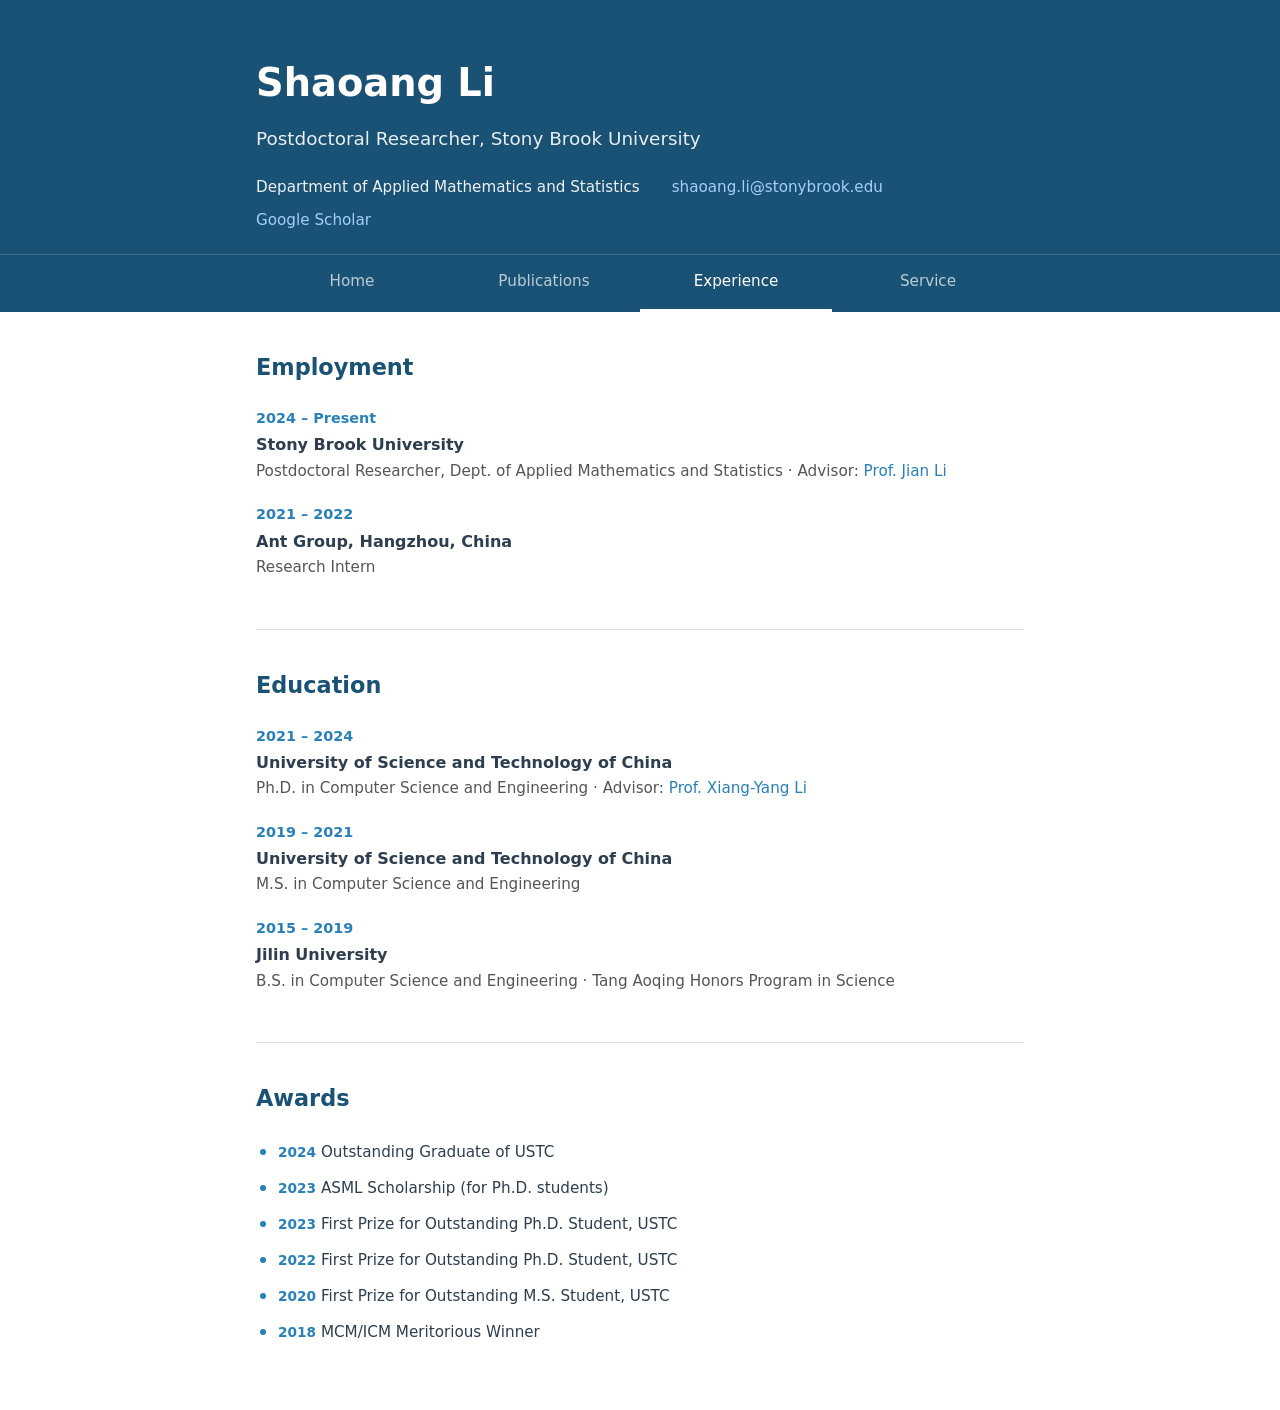
==== experience.html @ b293b103 "Remove 2016 award from experience page" ====
<!DOCTYPE html>
<html lang="en">
<head>
    <meta charset="UTF-8">
    <meta name="viewport" content="width=device-width, initial-scale=1.0">
    <title>Experience - Shaoang Li</title>
    <link rel="stylesheet" href="style.css">
</head>
<body>
    <div class="container">
        <header>
            <div class="header-inner">
                <h1>Shaoang Li</h1>
                <div class="subtitle">Postdoctoral Researcher, Stony Brook University</div>
                <div class="contact">
                    <span>Department of Applied Mathematics and Statistics</span>
                    <span><a href="mailto:shaoang.li@stonybrook.edu">shaoang.li@stonybrook.edu</a></span>
                    <span><a href="https://scholar.google.com/citations?user=TJZXwj0AAAAJ">Google Scholar</a></span>
                </div>
            </div>
        </header>

        <nav>
            <div class="nav-inner">
                <a href="index.html">Home</a>
                <a href="publications.html">Publications</a>
                <a href="experience.html" class="active">Experience</a>
                <a href="service.html">Service</a>
            </div>
        </nav>

        <main>
            <!-- Employment -->
            <section>
                <h2>Employment</h2>
                <div class="timeline-item">
                    <span class="period">2024 &ndash; Present</span>
                    <div class="title">Stony Brook University</div>
                    <div class="detail">Postdoctoral Researcher, Dept. of Applied Mathematics and Statistics &middot; Advisor: <a href="https://sites.google.com/stonybrook.edu/jianli">Prof. Jian Li</a></div>
                </div>
                <div class="timeline-item">
                    <span class="period">2021 &ndash; 2022</span>
                    <div class="title">Ant Group, Hangzhou, China</div>
                    <div class="detail">Research Intern</div>
                </div>
            </section>

            <!-- Education -->
            <section>
                <h2>Education</h2>
                <div class="timeline-item">
                    <span class="period">2021 &ndash; 2024</span>
                    <div class="title">University of Science and Technology of China</div>
                    <div class="detail">Ph.D. in Computer Science and Engineering &middot; Advisor: <a href="http://staff.ustc.edu.cn/~xiangyangli/index.html">Prof. Xiang-Yang Li</a></div>
                </div>
                <div class="timeline-item">
                    <span class="period">2019 &ndash; 2021</span>
                    <div class="title">University of Science and Technology of China</div>
                    <div class="detail">M.S. in Computer Science and Engineering</div>
                </div>
                <div class="timeline-item">
                    <span class="period">2015 &ndash; 2019</span>
                    <div class="title">Jilin University</div>
                    <div class="detail">B.S. in Computer Science and Engineering &middot; Tang Aoqing Honors Program in Science</div>
                </div>
            </section>

            <!-- Awards -->
            <section>
                <h2>Awards</h2>
                <ul class="awards-list">
                    <li><span class="year">2024</span> Outstanding Graduate of USTC</li>
                    <li><span class="year">2023</span> ASML Scholarship (for Ph.D. students)</li>
                    <li><span class="year">2023</span> First Prize for Outstanding Ph.D. Student, USTC</li>
                    <li><span class="year">2022</span> First Prize for Outstanding Ph.D. Student, USTC</li>
                    <li><span class="year">2020</span> First Prize for Outstanding M.S. Student, USTC</li>
                    <li><span class="year">2018</span> MCM/ICM Meritorious Winner</li>
                </ul>
            </section>
        </main>
    </div>
</body>
</html>
---- style.css ----
:root {
    --primary: #1a5276;
    --text: #2c3e50;
    --text-light: #555;
    --bg: #fff;
    --section-bg: #f8f9fa;
    --border: #e0e0e0;
    --accent: #2980b9;
}

* { margin: 0; padding: 0; box-sizing: border-box; }

body {
    font-family: 'Segoe UI', system-ui, -apple-system, sans-serif;
    color: var(--text);
    line-height: 1.7;
    background: var(--bg);
}

a {
    color: var(--accent);
    text-decoration: none;
}
a:hover { text-decoration: underline; }

.container {
    max-width: 100%;
    min-height: 100vh;
}

/* Header - full width */
header {
    background: var(--primary);
    color: #fff;
    padding: 50px 0 20px;
}
header .header-inner {
    padding: 0 20%;
}
header h1 {
    font-size: 2.4em;
    font-weight: 700;
    margin-bottom: 8px;
}
header .subtitle {
    font-size: 1.15em;
    opacity: 0.9;
    margin-bottom: 20px;
}
header .contact {
    display: flex;
    flex-wrap: wrap;
    gap: 8px 32px;
    font-size: 0.95em;
    opacity: 0.92;
}
header a { color: #b3d9ff; }
header a:hover { color: #fff; }

/* Navigation - full width bar */
nav {
    background: var(--primary);
    border-top: 1px solid rgba(255,255,255,0.15);
}
nav .nav-inner {
    padding: 0 20%;
    display: flex;
}
nav a {
    color: rgba(255,255,255,0.7);
    flex: 1;
    text-align: center;
    padding: 14px 0;
    font-size: 0.95em;
    font-weight: 500;
    transition: background 0.2s, color 0.2s;
    border-bottom: 3px solid transparent;
}
nav a:hover {
    color: #fff;
    background: rgba(255,255,255,0.08);
    text-decoration: none;
}
nav a.active {
    color: #fff;
    border-bottom-color: #fff;
}

/* Main content - centered with max-width */
main {
    padding: 0 20% 60px;
}

section {
    padding: 36px 0 0;
}
section:not(:last-child) {
    border-bottom: 1px solid var(--border);
    padding-bottom: 32px;
}
section h2 {
    font-size: 1.4em;
    color: var(--primary);
    margin-bottom: 18px;
    font-weight: 700;
}

/* About */
.about-content {
    display: flex;
    gap: 36px;
    align-items: flex-start;
}
.profile-photo {
    width: 180px;
    height: 180px;
    border-radius: 50%;
    object-fit: cover;
    object-position: 55% 20%;
    flex-shrink: 0;
}
.about-text {
    flex: 1;
}
.about p {
    color: var(--text-light);
    font-size: 1em;
}
.interests {
    margin-top: 12px;
    display: flex;
    flex-wrap: wrap;
    gap: 8px;
}
.interests span {
    background: #eaf2f8;
    color: var(--primary);
    padding: 5px 16px;
    border-radius: 20px;
    font-size: 0.9em;
    font-weight: 500;
}

/* News */
.news-list {
    list-style: none;
}
.news-list li {
    padding: 6px 0;
    font-size: 0.95em;
    display: flex;
    gap: 16px;
}
.news-list .date {
    color: var(--accent);
    font-weight: 600;
    font-size: 0.9em;
    white-space: nowrap;
    min-width: 76px;
}

/* Timeline items */
.timeline-item {
    margin-bottom: 16px;
}
.timeline-item .period {
    font-size: 0.9em;
    color: var(--accent);
    font-weight: 600;
}
.timeline-item .title {
    font-weight: 600;
}
.timeline-item .detail {
    color: var(--text-light);
    font-size: 0.95em;
}

/* Publications */
.pub-group-title {
    font-weight: 600;
    color: var(--text-light);
    font-size: 0.95em;
    text-transform: uppercase;
    letter-spacing: 0.5px;
    margin: 20px 0 12px;
}
.pub-group-title:first-of-type { margin-top: 0; }

.pub {
    margin-bottom: 16px;
    padding-left: 22px;
    position: relative;
    font-size: 0.95em;
}
.pub::before {
    content: '';
    position: absolute;
    left: 4px;
    top: 11px;
    width: 6px;
    height: 6px;
    border-radius: 50%;
    background: var(--accent);
}
.pub .pub-title {
    font-weight: 600;
    color: var(--text);
}
.pub .pub-authors {
    color: var(--text-light);
    font-size: 0.93em;
}
.pub .pub-authors .me {
    color: var(--text);
    font-weight: 600;
    text-decoration: underline;
}
.pub .pub-venue {
    font-style: italic;
    color: var(--text-light);
    font-size: 0.91em;
}

/* Awards */
.awards-list {
    list-style: none;
}
.awards-list li {
    padding: 5px 0;
    font-size: 0.95em;
    padding-left: 22px;
    position: relative;
}
.awards-list li::before {
    content: '';
    position: absolute;
    left: 4px;
    top: 14px;
    width: 6px;
    height: 6px;
    border-radius: 50%;
    background: var(--accent);
}
.awards-list .year {
    color: var(--accent);
    font-weight: 600;
    font-size: 0.9em;
}

/* Service */
.service-row {
    margin-bottom: 8px;
    font-size: 0.95em;
}
.service-row strong {
    color: var(--text);
}

/* Responsive - mobile */
@media (max-width: 600px) {
    header .header-inner,
    nav .nav-inner,
    main {
        padding-left: 5%;
        padding-right: 5%;
    }
    header h1 { font-size: 1.8em; }
    header .contact { flex-direction: column; gap: 4px; }
    nav .nav-inner { overflow-x: auto; }
    .news-list li { flex-direction: column; gap: 2px; }
    .about-content { flex-direction: column; align-items: center; }
    .profile-photo { width: 150px; height: 150px; }
}
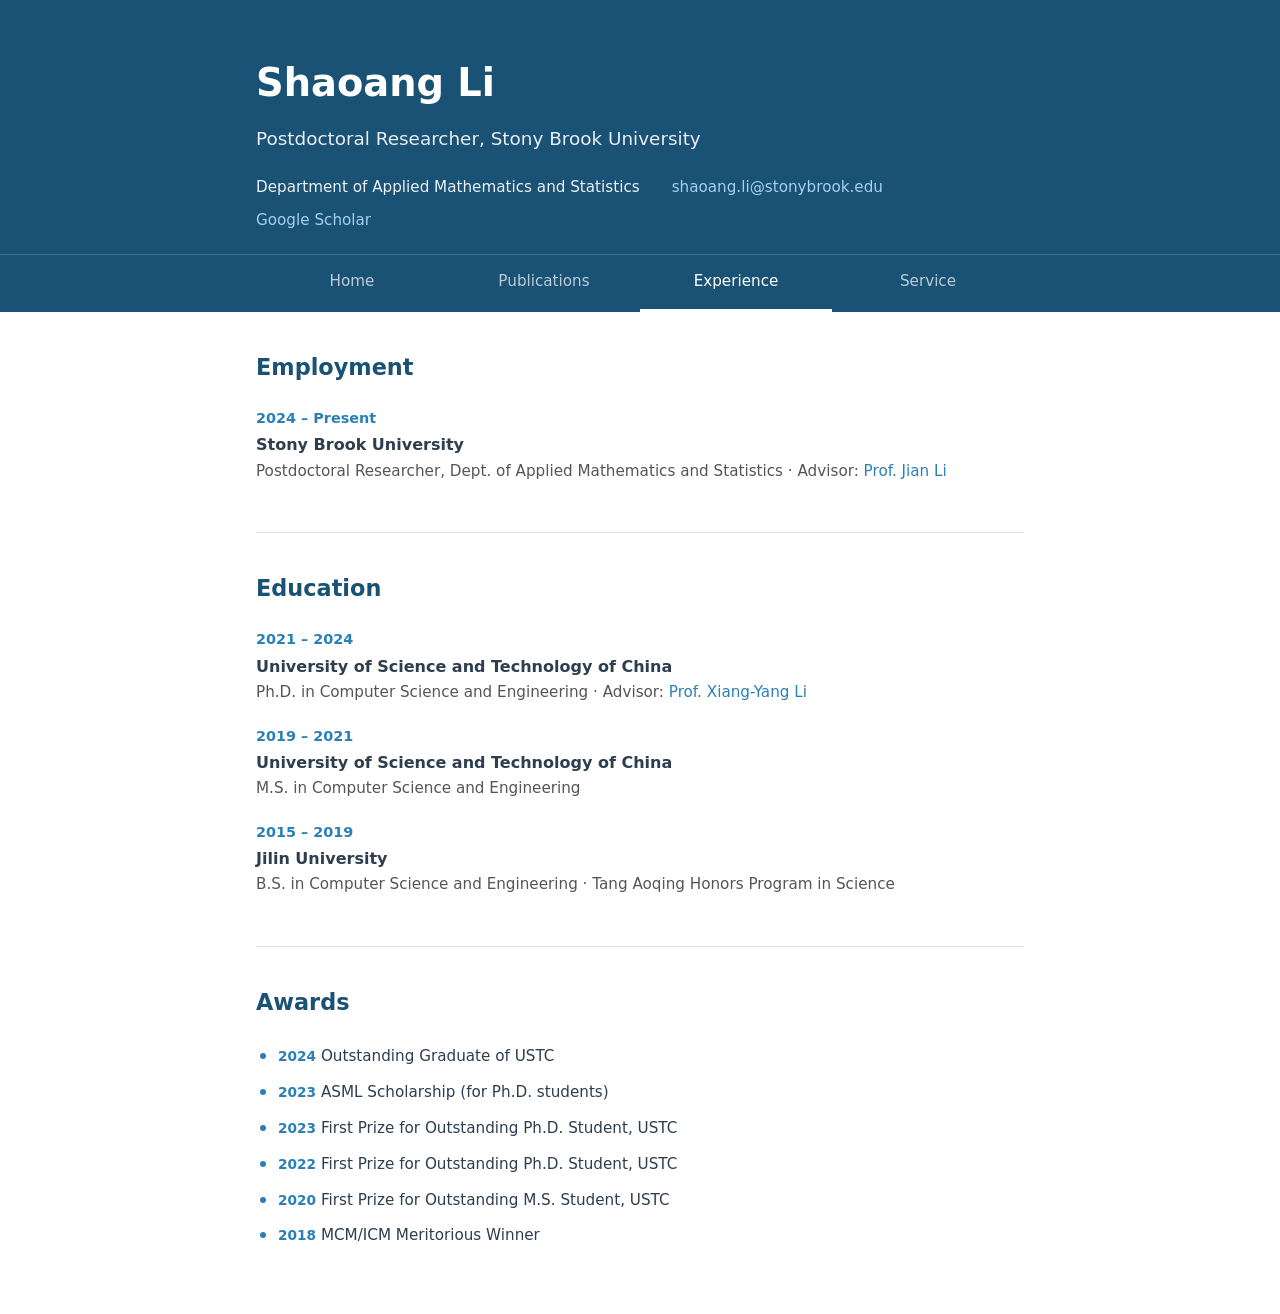
==== commit cf7c45aa: "Hide Ant Group internship from experience page Co-Authored-By: Claude Opus 4.6 (1M context) <noreply" ====
--- a/experience.html
+++ b/experience.html
@@ -38,11 +38,11 @@
                     <div class="title">Stony Brook University</div>
                     <div class="detail">Postdoctoral Researcher, Dept. of Applied Mathematics and Statistics &middot; Advisor: <a href="https://sites.google.com/stonybrook.edu/jianli">Prof. Jian Li</a></div>
                 </div>
-                <div class="timeline-item">
+                <!-- <div class="timeline-item">
                     <span class="period">2021 &ndash; 2022</span>
                     <div class="title">Ant Group, Hangzhou, China</div>
                     <div class="detail">Research Intern</div>
-                </div>
+                </div> -->
             </section>
 
             <!-- Education -->
--- a/style.css
+++ b/style.css
@@ -116,7 +116,6 @@
     height: 180px;
     border-radius: 50%;
     object-fit: cover;
-    object-position: 55% 20%;
     flex-shrink: 0;
 }
 .about-text {
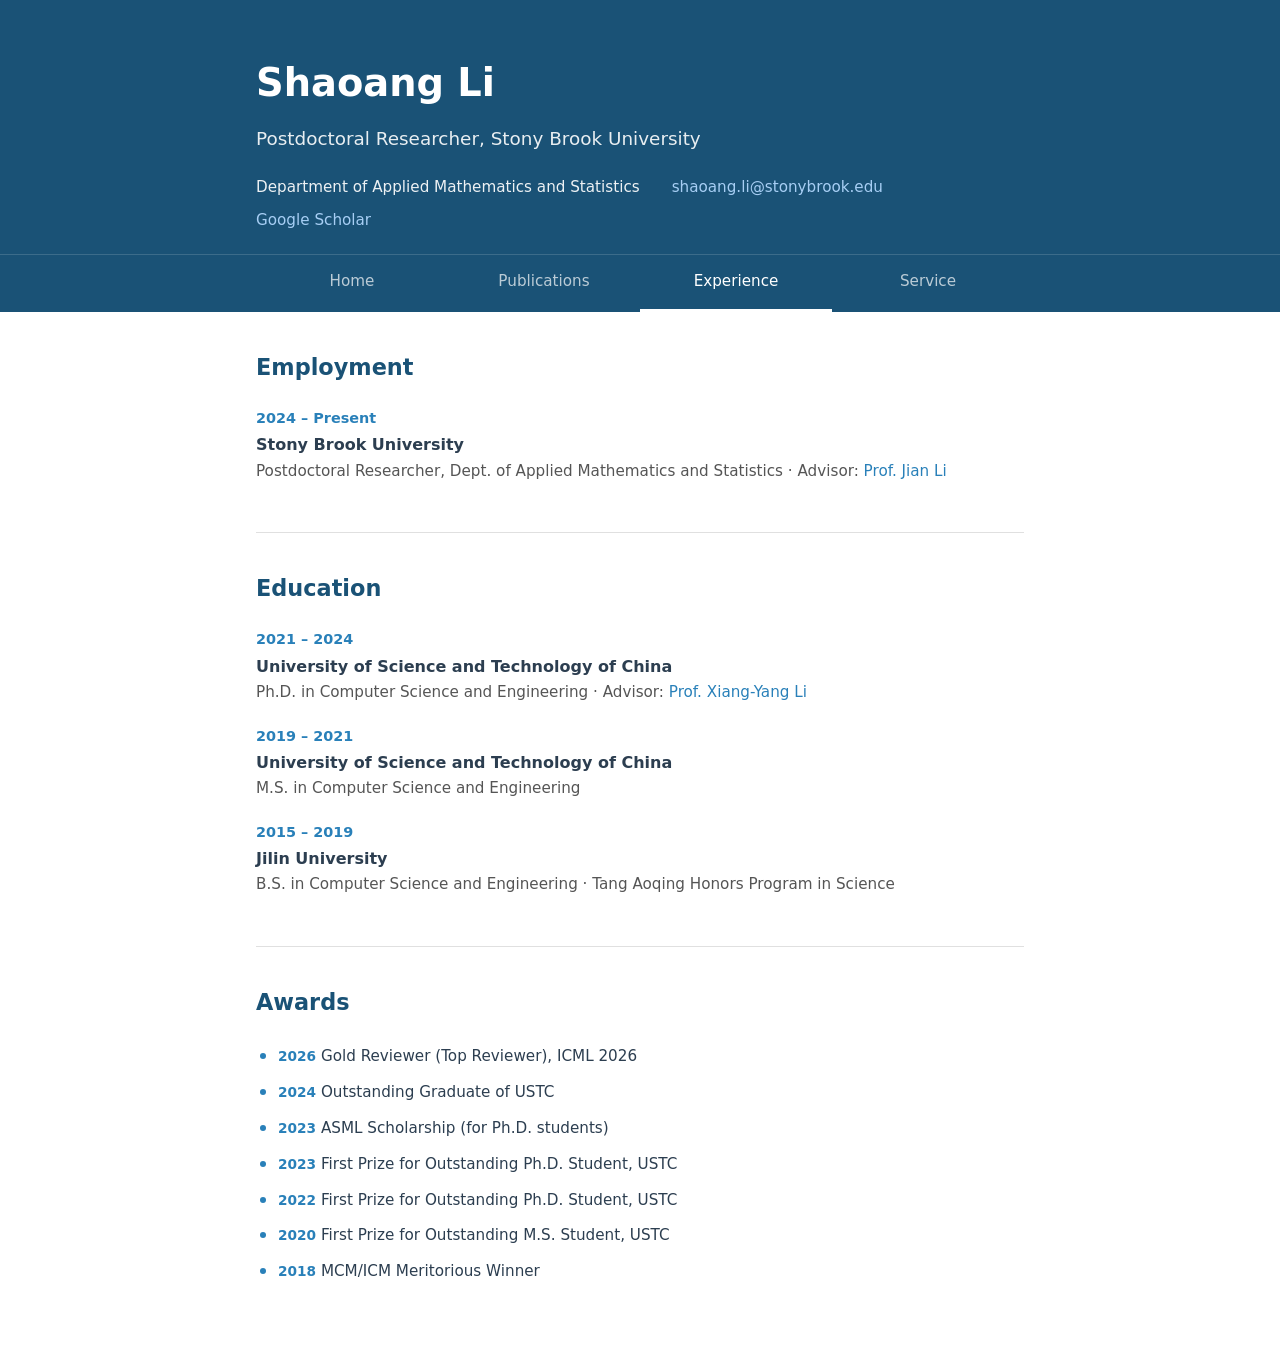
==== commit 8e33a995: "Add ICML 2026 Gold Reviewer to News and Awards Co-Authored-By: Claude Opus 4.8 (1M context) <noreply" ====
--- a/experience.html
+++ b/experience.html
@@ -69,6 +69,7 @@
             <section>
                 <h2>Awards</h2>
                 <ul class="awards-list">
+                    <li><span class="year">2026</span> Gold Reviewer (Top Reviewer), ICML 2026</li>
                     <li><span class="year">2024</span> Outstanding Graduate of USTC</li>
                     <li><span class="year">2023</span> ASML Scholarship (for Ph.D. students)</li>
                     <li><span class="year">2023</span> First Prize for Outstanding Ph.D. Student, USTC</li>
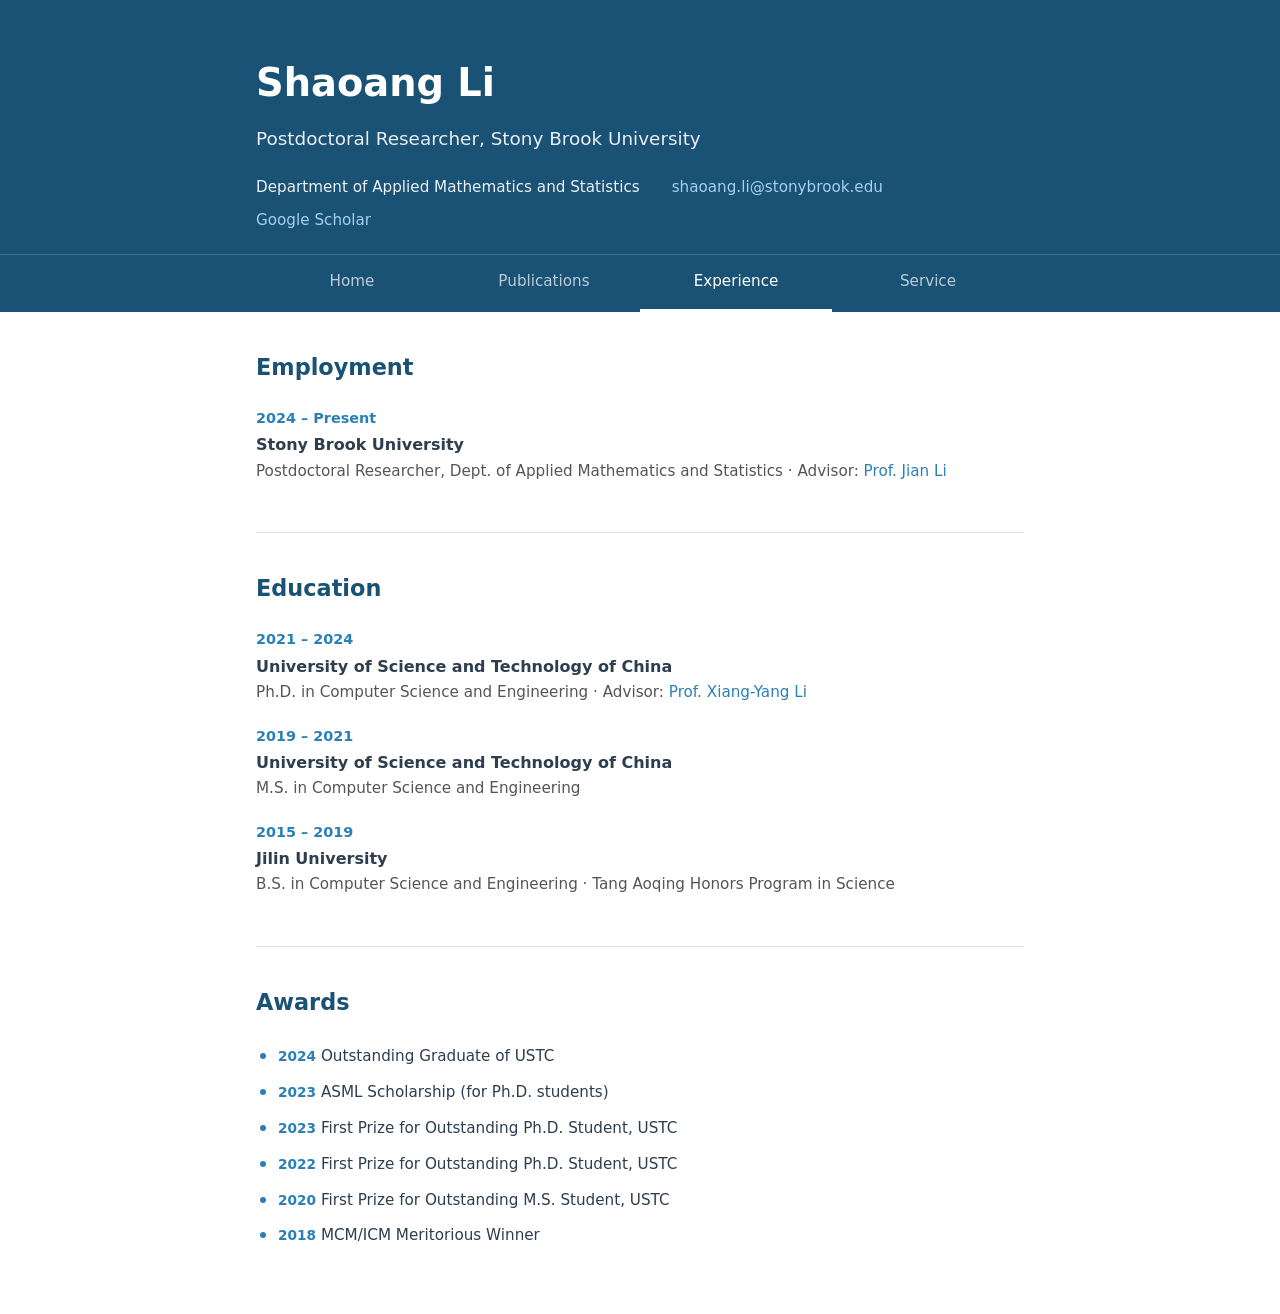
==== commit 5099d14c: "Remove Gold Reviewer from Awards (keep in News) Co-Authored-By: Claude Opus 4.8 (1M context) <norepl" ====
--- a/experience.html
+++ b/experience.html
@@ -69,7 +69,6 @@
             <section>
                 <h2>Awards</h2>
                 <ul class="awards-list">
-                    <li><span class="year">2026</span> Gold Reviewer (Top Reviewer), ICML 2026</li>
                     <li><span class="year">2024</span> Outstanding Graduate of USTC</li>
                     <li><span class="year">2023</span> ASML Scholarship (for Ph.D. students)</li>
                     <li><span class="year">2023</span> First Prize for Outstanding Ph.D. Student, USTC</li>
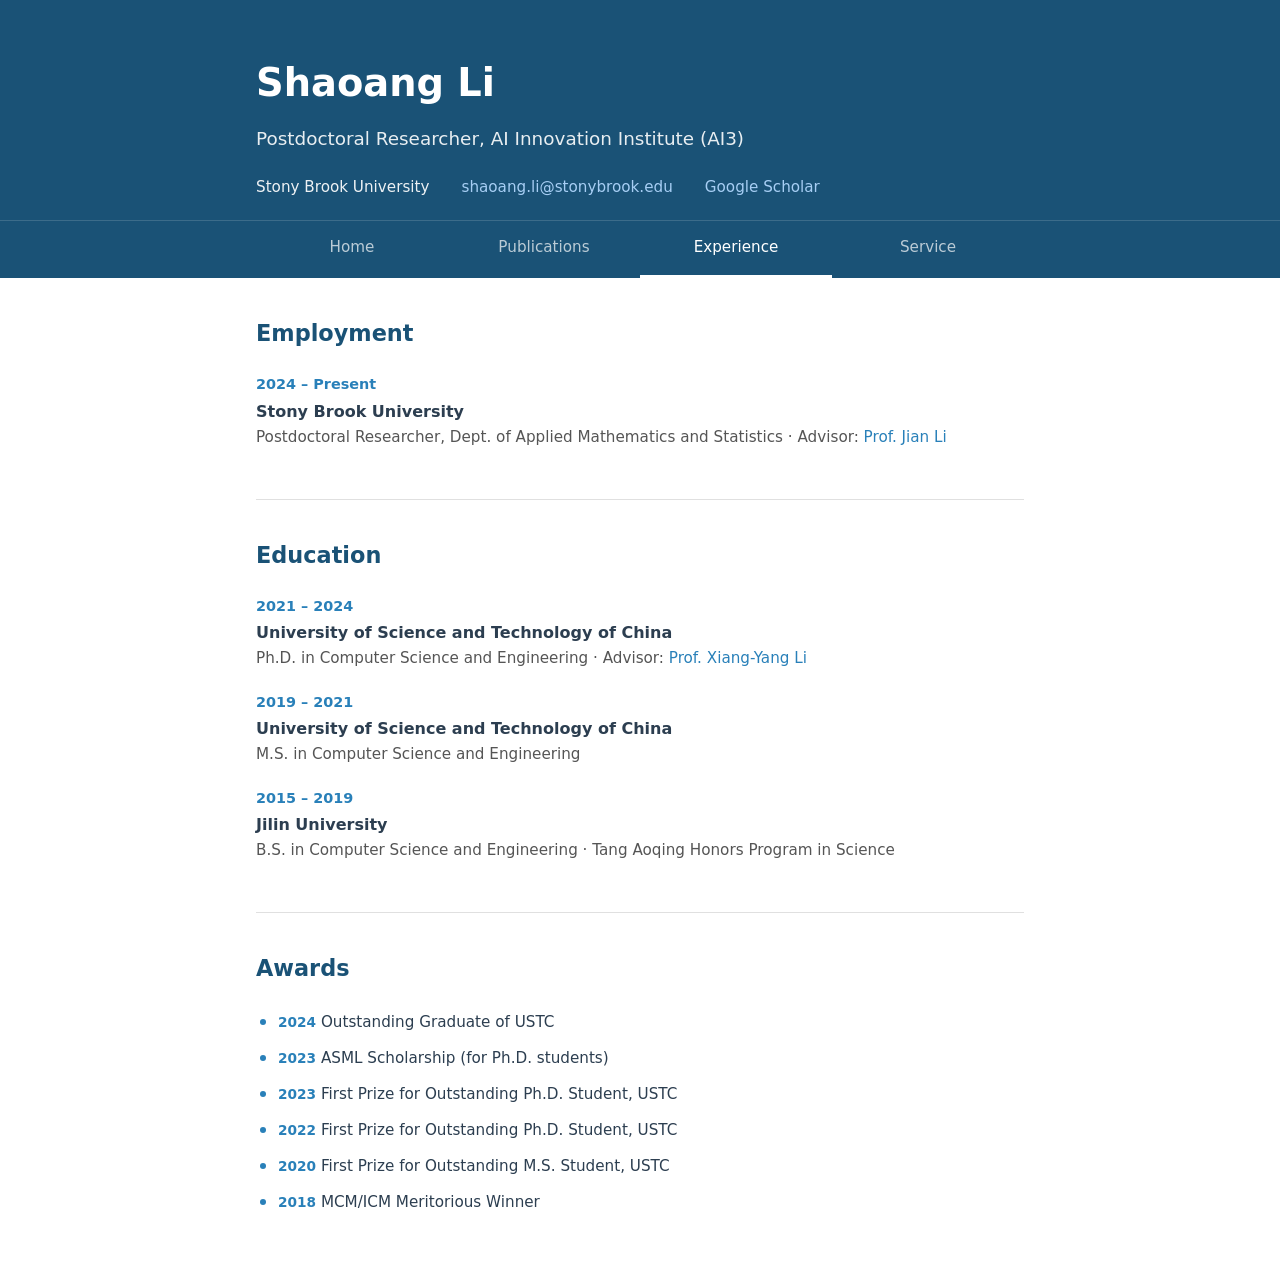
==== commit 2b3f97a4: "Update affiliation to AI Innovation Institute (AI3) Co-Authored-By: Claude Opus 5 <noreply@anthropic" ====
--- a/experience.html
+++ b/experience.html
@@ -11,9 +11,9 @@
         <header>
             <div class="header-inner">
                 <h1>Shaoang Li</h1>
-                <div class="subtitle">Postdoctoral Researcher, Stony Brook University</div>
+                <div class="subtitle">Postdoctoral Researcher, AI Innovation Institute (AI3)</div>
                 <div class="contact">
-                    <span>Department of Applied Mathematics and Statistics</span>
+                    <span>Stony Brook University</span>
                     <span><a href="mailto:shaoang.li@stonybrook.edu">shaoang.li@stonybrook.edu</a></span>
                     <span><a href="https://scholar.google.com/citations?user=TJZXwj0AAAAJ">Google Scholar</a></span>
                 </div>
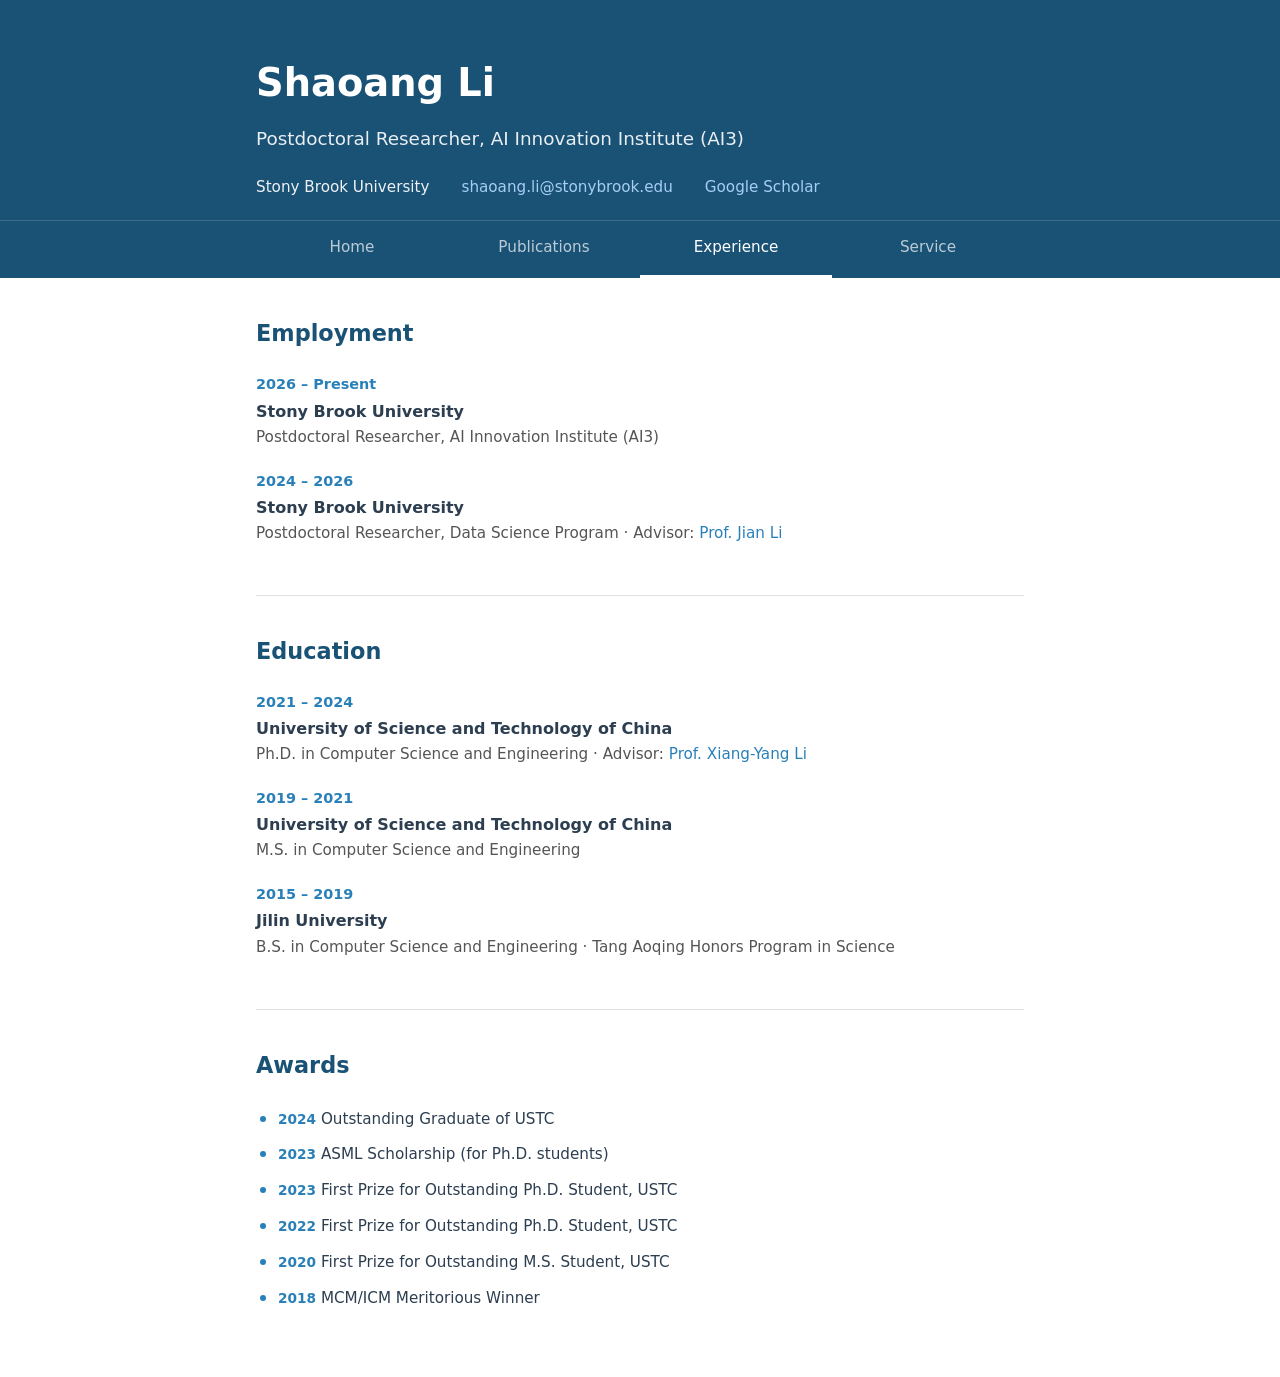
==== commit e68d8353: "Split Employment into AI3 and Data Science postdoc entries Co-Authored-By: Claude Opus 5 <noreply@an" ====
--- a/experience.html
+++ b/experience.html
@@ -34,9 +34,14 @@
             <section>
                 <h2>Employment</h2>
                 <div class="timeline-item">
-                    <span class="period">2024 &ndash; Present</span>
+                    <span class="period">2026 &ndash; Present</span>
                     <div class="title">Stony Brook University</div>
-                    <div class="detail">Postdoctoral Researcher, Dept. of Applied Mathematics and Statistics &middot; Advisor: <a href="https://sites.google.com/stonybrook.edu/jianli">Prof. Jian Li</a></div>
+                    <div class="detail">Postdoctoral Researcher, AI Innovation Institute (AI3)</div>
+                </div>
+                <div class="timeline-item">
+                    <span class="period">2024 &ndash; 2026</span>
+                    <div class="title">Stony Brook University</div>
+                    <div class="detail">Postdoctoral Researcher, Data Science Program &middot; Advisor: <a href="https://sites.google.com/stonybrook.edu/jianli">Prof. Jian Li</a></div>
                 </div>
                 <!-- <div class="timeline-item">
                     <span class="period">2021 &ndash; 2022</span>
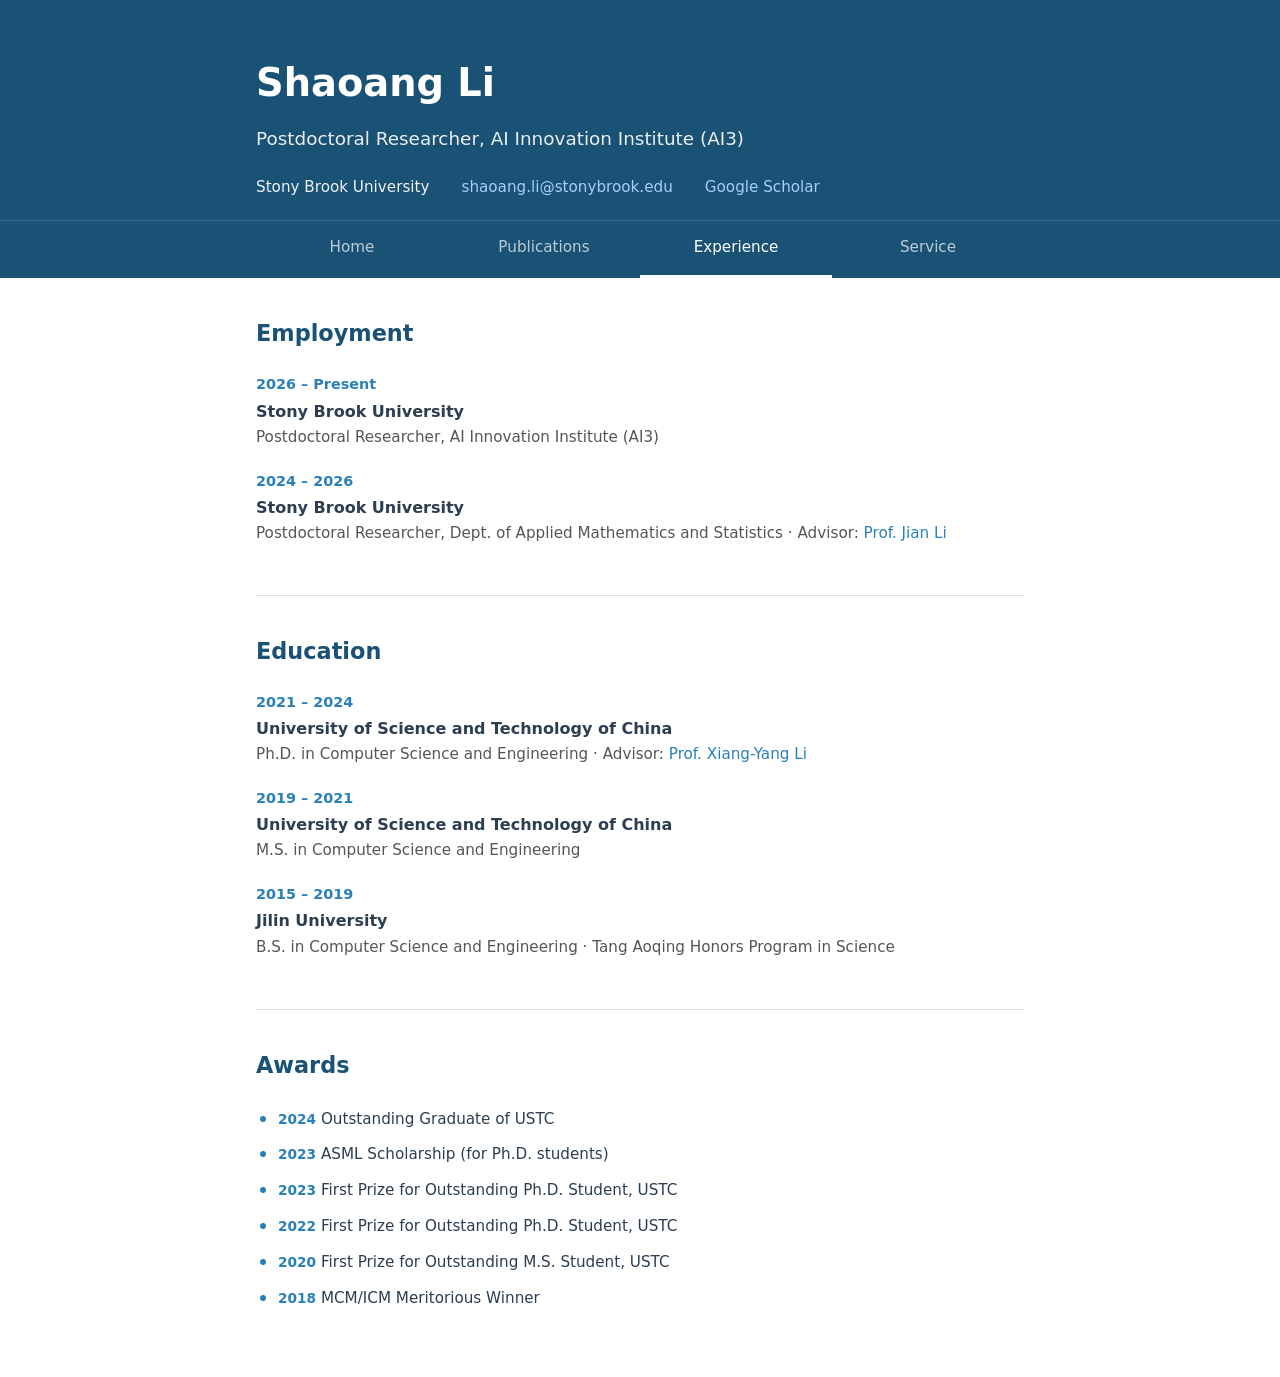
==== commit 7c55c7d9: "Correct 2024 postdoc unit to Dept. of Applied Mathematics and Statistics Co-Authored-By: Claude Opus" ====
--- a/experience.html
+++ b/experience.html
@@ -41,7 +41,7 @@
                 <div class="timeline-item">
                     <span class="period">2024 &ndash; 2026</span>
                     <div class="title">Stony Brook University</div>
-                    <div class="detail">Postdoctoral Researcher, Data Science Program &middot; Advisor: <a href="https://sites.google.com/stonybrook.edu/jianli">Prof. Jian Li</a></div>
+                    <div class="detail">Postdoctoral Researcher, Dept. of Applied Mathematics and Statistics &middot; Advisor: <a href="https://sites.google.com/stonybrook.edu/jianli">Prof. Jian Li</a></div>
                 </div>
                 <!-- <div class="timeline-item">
                     <span class="period">2021 &ndash; 2022</span>
